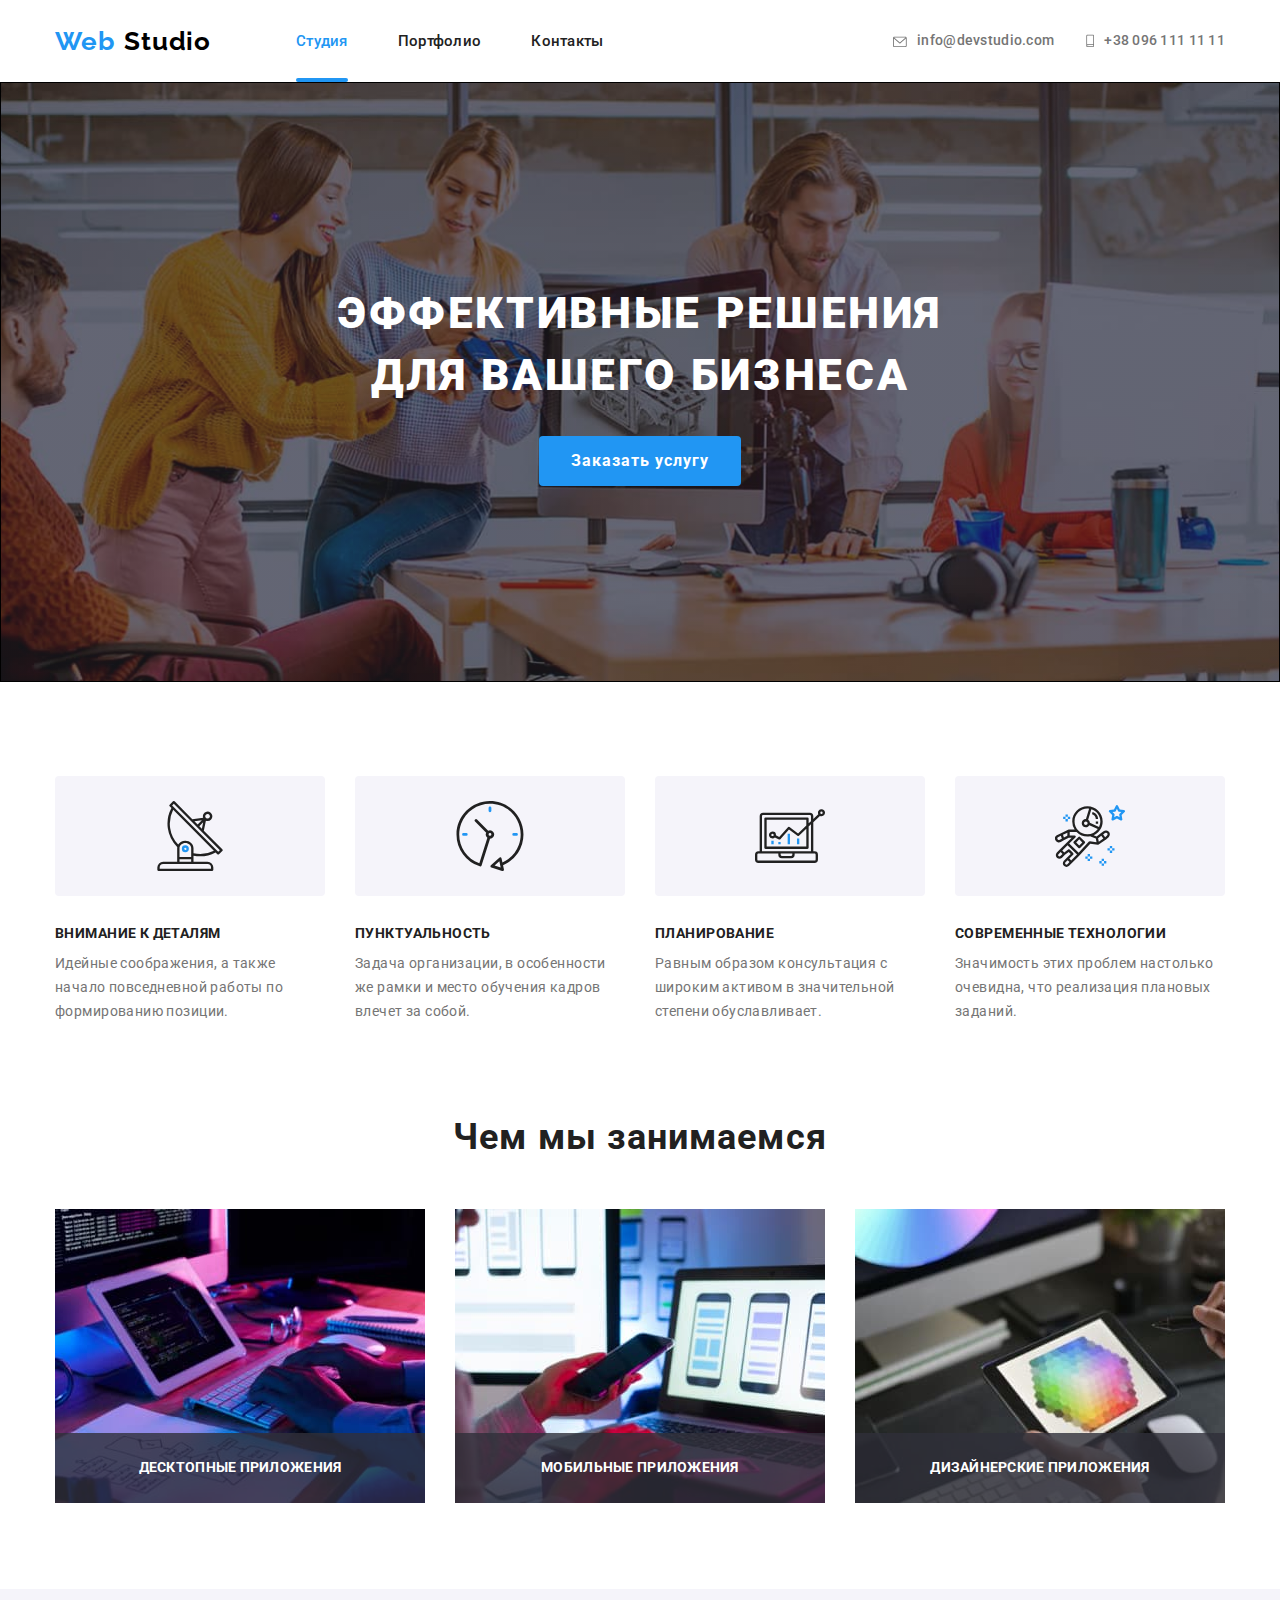
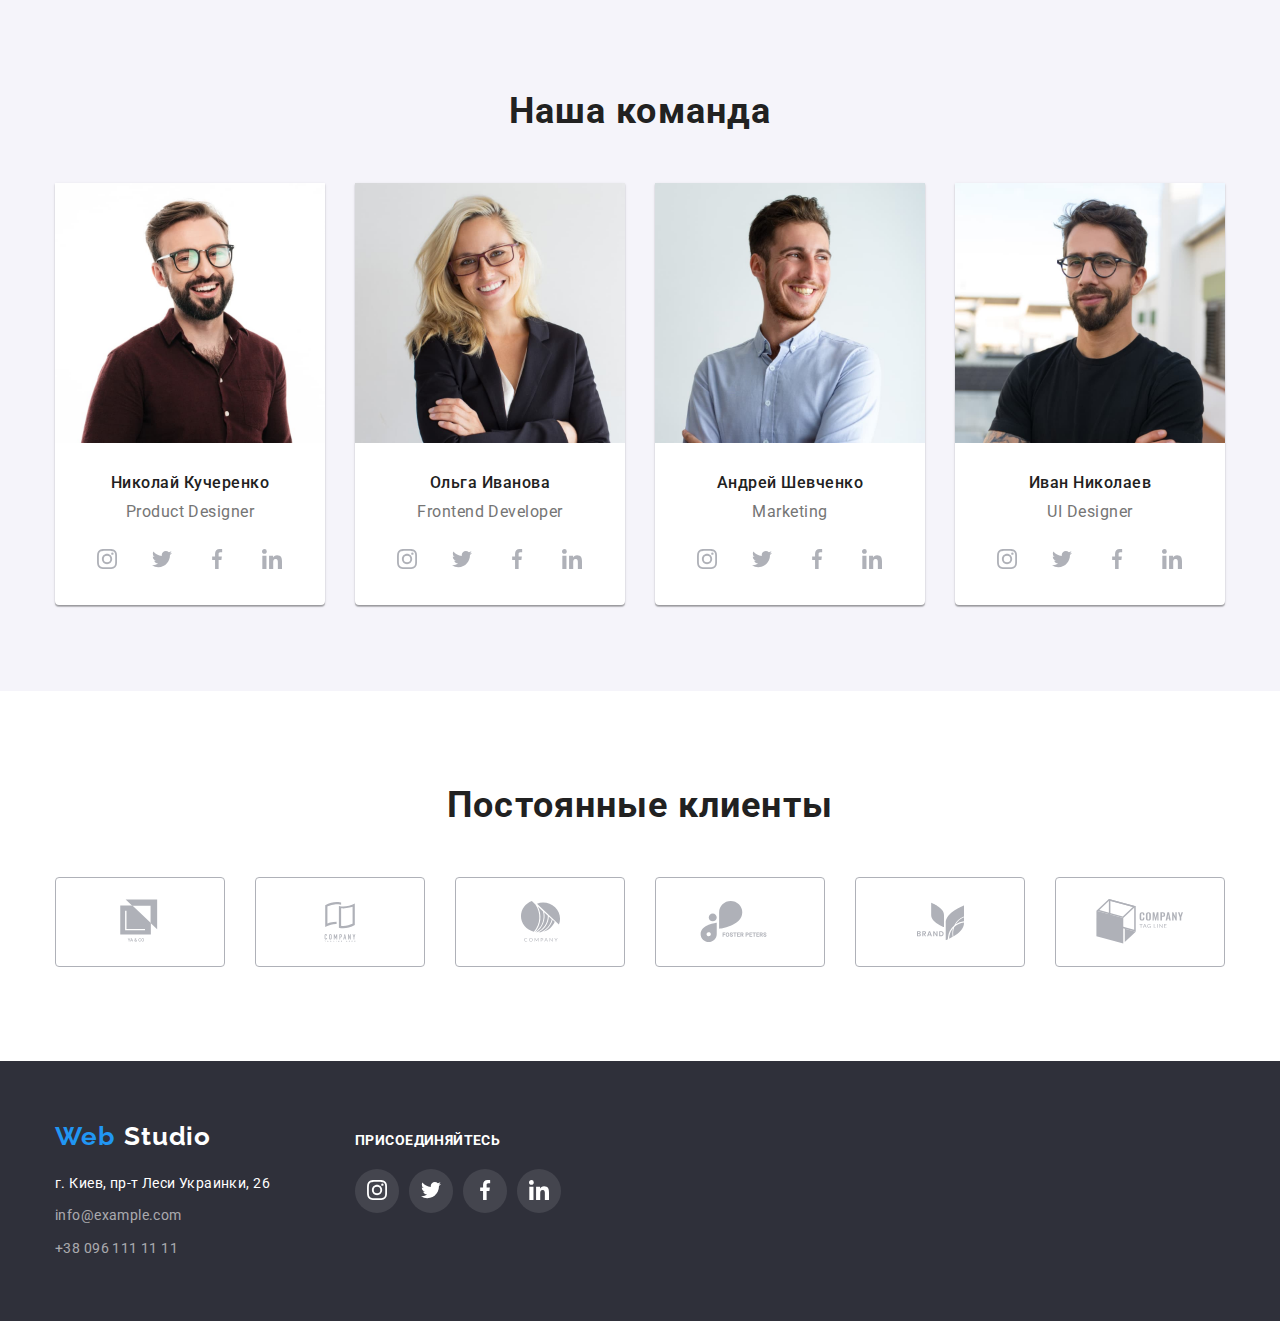
==== index.html @ 54ced07d "Создал и склонировал новый репозиторий" ====
<!DOCTYPE html>
<html lang="ru">
  <head>
    <meta charset="UTF-8" />
    <meta name="viewport" content="width=device-width, initial-scale=1.0" />
    <title>Студия</title>
    <link
      href="https://fonts.googleapis.com/css2?family=Roboto:wght@400;500;700;900&display=swap"
      rel="stylesheet"
    />
    <link
      href="https://fonts.googleapis.com/css2?family=Raleway:wght@700&display=swap"
      rel="stylesheet"
    />
    <link rel="stylesheet" href="./css/normalize.css" />
    <link rel="stylesheet" href="./css/style.css" />
  </head>
  <body>
    <header>
      <nav class="container main-nav">
        <a style="color: #000000;" class="logo" href="./index.html"
          ><span class="accent">Web </span>Studio
        </a>
        <ul class="site-nav list">
          <li class="item">
            <a href="./index.html" class="link current">Студия</a>
          </li>
          <li class="item">
            <a href="./portfolio.html" class="link">Портфолио</a>
          </li>
          <li class="item"><a href="" class="link">Контакты</a></li>
        </ul>
        <address class="address-list">
          <ul class="contacts-list list">
            <li class="contacts">
              <a href="mailto:info@devstudio.com" class="contacts link"
                ><svg class="icon-envelope link-header">
                  <use href="./images/symbol-defs.svg#icon-envelope"></use>
                </svg>
                info@devstudio.com
              </a>
            </li>
            <li class="contacts">
              <a href="tel:+380961111111" class="contacts link"
                ><svg class="icon-vector link-header">
                  <use href="./images/symbol-defs.svg#icon-vector"></use>
                </svg>
                +38 096 111 11 11</a
              >
            </li>
          </ul>
        </address>
      </nav>
    </header>
    <main>
      <section class="hero">
        <div class="main-hero">
          <h1 class="hero-title">
            Эффективные решения<br />
            для вашего бизнеса
          </h1>
          <button class="hero-button" type="button" data-modal-open>
            Заказать услугу
          </button>
        </div>
      </section>
      <section class="advantages">
        <div class="container">
          <h2 class="visually-hidden">Почему выбирают нас</h2>
          <ul class="advantages-list">
            <li class="item">
              <svg class="future-icon" width="70" height="70">
                <use href="./images/symbol-defs.svg#icon-radar"></use>
              </svg>
              <h3 class="title-advantages">Внимание к деталям</h3>
              <p class="discription">
                Идейные соображения, а также начало повседневной работы по
                формированию позиции.
              </p>
            </li>
            <li class="item">
              <svg class="future-icon" width="70" height="70">
                <use href="./images/symbol-defs.svg#icon-clock"></use>
              </svg>
              <h3 class="title-advantages">Пунктуальность</h3>
              <p class="discription">
                Задача организации, в особенности же рамки и место обучения
                кадров влечет за собой.
              </p>
            </li>
            <li class="item">
              <svg class="future-icon" width="70" height="70">
                <use href="./images/symbol-defs.svg#icon-computermini"></use>
              </svg>
              <h3 class="title-advantages">Планирование</h3>
              <p class="discription">
                Равным образом консультация с широким активом в значительной
                степени обуславливает.
              </p>
            </li>
            <li class="item">
              <svg class="future-icon" width="70" height="70">
                <use href="./images/symbol-defs.svg#icon-astronaut"></use>
              </svg>
              <h3 class="title-advantages">Современные технологии</h3>
              <p class="discription">
                Значимость этих проблем настолько очевидна, что реализация
                плановых заданий.
              </p>
            </li>
          </ul>
        </div>
      </section>
      <section class="specialization-block">
        <div class="container">
          <h2 class="specialization">Чем мы занимаемся</h2>
          <div>
            <ul class="specialization-list">
              <li class="item">
                <img src="images/notebook.jpg" alt="notebook" width="370" />
                <h3>Десктопные приложения</h3>
              </li>
              <li class="item">
                <img src="images/mobile.jpg" alt="mobile" width="370" />
                <h3>Мобильные приложения</h3>
              </li>
              <li class="item">
                <img src="images/desktop.jpg" alt="desktop" width="370" />
                <h3>Дизайнерские приложения</h3>
              </li>
            </ul>
          </div>
        </div>
      </section>
      <section class="team">
        <div class="container">
          <h2 class="our-team">Наша команда</h2>
          <ul class="teammates-list">
            <li class="item">
              <img src="images/teamcard1.jpg" alt="Фото Николая" width="270" />
              <h3 class="name">Николай Кучеренко</h3>
              <p lang="en" class="profession">Product Designer</p>
              <ul class="sociallink-list">
                <li class="item">
                  <a href="" class="img-social"
                    ><svg class="sociallink-icon" width="20" height="20">
                      <use href="./images/symbol-defs.svg#icon-instagram"></use>
                    </svg>
                  </a>
                </li>
                <li class="item">
                  <a href="" class="img-social"
                    ><svg class="sociallink-icon" width="20" height="20">
                      <use href="./images/symbol-defs.svg#icon-twitter"></use>
                    </svg>
                  </a>
                </li>
                <li class="item">
                  <a href="" class="img-social"
                    ><svg class="sociallink-icon" width="20" height="20">
                      <use href="./images/symbol-defs.svg#icon-facebook"></use>
                    </svg>
                  </a>
                </li>
                <li class="item">
                  <a href="" class="img-social"
                    ><svg class="sociallink-icon" width="20" height="20">
                      <use href="./images/symbol-defs.svg#icon-linkedin"></use>
                    </svg>
                  </a>
                </li>
              </ul>
            </li>
            <li class="item">
              <img src="images/teamcard2.jpg" alt="Фото Ольги" width="270" />
              <h3 class="name">Ольга Иванова</h3>
              <p lang="en" class="profession">Frontend Developer</p>
              <ul class="sociallink-list">
                <li class="item">
                  <a href="" class="img-social"
                    ><svg class="sociallink-icon" width="20" height="20">
                      <use href="./images/symbol-defs.svg#icon-instagram"></use>
                    </svg>
                  </a>
                </li>
                <li class="item">
                  <a href="" class="img-social"
                    ><svg class="sociallink-icon" width="20" height="20">
                      <use href="./images/symbol-defs.svg#icon-twitter"></use>
                    </svg>
                  </a>
                </li>
                <li class="item">
                  <a href="" class="img-social"
                    ><svg class="sociallink-icon" width="20" height="20">
                      <use href="./images/symbol-defs.svg#icon-facebook"></use>
                    </svg>
                  </a>
                </li>
                <li class="item">
                  <a href="" class="img-social"
                    ><svg class="sociallink-icon" width="20" height="20">
                      <use href="./images/symbol-defs.svg#icon-linkedin"></use>
                    </svg>
                  </a>
                </li>
              </ul>
            </li>
            <li class="item">
              <img src="images/teamcard3.jpg" alt="Фото Андрея" width="270" />
              <h3 class="name">Андрей Шевченко</h3>
              <p lang="en" class="profession">Marketing</p>
              <ul class="sociallink-list">
                <li class="item">
                  <a href="" class="img-social"
                    ><svg class="sociallink-icon" width="20" height="20">
                      <use href="./images/symbol-defs.svg#icon-instagram"></use>
                    </svg>
                  </a>
                </li>
                <li class="item">
                  <a href="" class="img-social"
                    ><svg class="sociallink-icon" width="20" height="20">
                      <use href="./images/symbol-defs.svg#icon-twitter"></use>
                    </svg>
                  </a>
                </li>
                <li class="item">
                  <a href="" class="img-social"
                    ><svg class="sociallink-icon" width="20" height="20">
                      <use href="./images/symbol-defs.svg#icon-facebook"></use>
                    </svg>
                  </a>
                </li>
                <li class="item">
                  <a href="" class="img-social"
                    ><svg class="sociallink-icon" width="20" height="20">
                      <use href="./images/symbol-defs.svg#icon-linkedin"></use>
                    </svg>
                  </a>
                </li>
              </ul>
            </li>
            <li class="item">
              <img src="images/teamcard4.jpg" alt="Фото Ивана" width="270" />
              <h3 class="name">Иван Николаев</h3>
              <p lang="en" class="profession">UI Designer</p>
              <ul class="sociallink-list">
                <li class="item">
                  <a href="" class="img-social"
                    ><svg class="sociallink-icon" width="20" height="20">
                      <use href="./images/symbol-defs.svg#icon-instagram"></use>
                    </svg>
                  </a>
                </li>
                <li class="item">
                  <a href="" class="img-social"
                    ><svg class="sociallink-icon" width="20" height="20">
                      <use href="./images/symbol-defs.svg#icon-twitter"></use>
                    </svg>
                  </a>
                </li>
                <li class="item">
                  <a href="" class="img-social"
                    ><svg class="sociallink-icon" width="20" height="20">
                      <use href="./images/symbol-defs.svg#icon-facebook"></use>
                    </svg>
                  </a>
                </li>
                <li class="item">
                  <a href="" class="img-social"
                    ><svg class="sociallink-icon" width="20" height="20">
                      <use href="./images/symbol-defs.svg#icon-linkedin"></use>
                    </svg>
                  </a>
                </li>
              </ul>
            </li>
          </ul>
        </div>
      </section>
      <section class="clients-block">
        <div class="container">
          <h2 class="clients">Постоянные клиенты</h2>
          <ul class="clients-list">
            <li class="item">
              <a class="client" href="">
                <svg class="img-client" width="45" height="50">
                  <use href="./images/symbol-defs.svg#icon-client1"></use>
                </svg>
              </a>
            </li>
            <li class="item">
              <a class="client" href="">
                <svg class="img-client" width="40" height="52">
                  <use href="./images/symbol-defs.svg#icon-client2"></use>
                </svg>
              </a>
            </li>
            <li class="item">
              <a class="client" href="">
                <svg class="img-client" width="41" height="43">
                  <use href="./images/symbol-defs.svg#icon-client3"></use>
                </svg>
              </a>
            </li>
            <li class="item">
              <a class="client" href="">
                <svg class="img-client" width="80" height="42">
                  <use href="./images/symbol-defs.svg#icon-client4"></use>
                </svg>
              </a>
            </li>
            <li class="item">
              <a class="client" href="">
                <svg class="img-client" width="59" height="47">
                  <use href="./images/symbol-defs.svg#icon-client5"></use>
                </svg>
              </a>
            </li>
            <li class="item">
              <a class="client" href="">
                <svg class="img-client" width="88" height="45">
                  <use href="./images/symbol-defs.svg#icon-client6"></use>
                </svg>
              </a>
            </li>
          </ul>
        </div>
      </section>
    </main>
    <footer class="footer-background">
      <div class="container footer-area">
        <div class="footer-contacts">
          <a class="logo" href="./index.html">
            <span class="accent">Web</span> Studio</a
          >
          <address class="address-footer">
            <p class="our-address">г. Киев, пр-т Леси Украинки, 26</p>
            <ul class="list">
              <li class="item">
                <a class="our-contacts" href="mailto:info@example.com"
                  >info@example.com</a
                >
              </li>
              <li class="item">
                <a class="our-contacts" href="tel:+380961111111">
                  +38 096 111 11 11</a
                >
              </li>
            </ul>
          </address>
        </div>
        <div class="social-links">
          <p>
            <b class="join">Присоединяйтесь</b>
          </p>
          <ul class="social-list list">
            <li class="item">
              <a href="" class="socialfooter"
                ><svg class="socialfooter-icon">
                  <use
                    href="./images/symbol-defs.svg#icon-instagram-shooter"
                  ></use>
                </svg>
              </a>
            </li>
            <li class="item">
              <a href="" class="socialfooter"
                ><svg class="socialfooter-icon">
                  <use
                    href="./images/symbol-defs.svg#icon-twitter-shooter"
                  ></use>
                </svg>
              </a>
            </li>
            <li class="item">
              <a href="" class="socialfooter"
                ><svg class="socialfooter-icon">
                  <use
                    href="./images/symbol-defs.svg#icon-facebook-shooter"
                  ></use>
                </svg>
              </a>
            </li>
            <li class="item">
              <a href="" class="socialfooter"
                ><svg class="socialfooter-icon">
                  <use
                    href="./images/symbol-defs.svg#icon-linkedin-shooter"
                  ></use>
                </svg>
              </a>
            </li>
          </ul>
        </div>
        <div class="mailing-link"></div>
      </div>
    </footer>
    <div class="backdrop is-hidden" data-modal>
      <div class="modal">
        <button class="close-button" data-modal-close>
          <svg class="icon-envelope link-header">
            <use href="./images/symbol-defs.svg#icon-close"></use>
          </svg>
        </button>
      </div>
    </div>
    <script src="./js/modal.js"></script>
  </body>
</html>
---- css/style.css ----
/* Цвет основного текста #757575 */
/* Цвет вторичного текста #212121 */
/* Основной цвет фона #FFFFFF */
/* Вторичный цвет фона #F5F4FA */
/* Цвет фона футера  #2f303a  */
/* Акцент #2196F3  */

:root {
  --primary-text-color: #757575;
  --secondary-text-color: #212121;
  --title-text-color: #ffffff;
  --accent-color: #2196f3;
  --primary-white-color: #ffffff;
  --secondary-background-color: #f5f4fa;
}

*,
::after,
::before {
  box-sizing: border-box;
}

body {
  background-color: var(--primary-white-color);

  font-family: 'Roboto', sans-serif;
  font-style: normal;
  font-weight: 700;
  letter-spacing: 0.02em;
  font-size: 14px;
  line-height: 1.14;
  opacity: 1;
}

.header {
  border-bottom: 1px solid #ececec;
}

.link-header {
  fill: currentColor;
  margin-right: 10px;
}

img {
  display: block;
  max-width: 100%;
  height: auto;
}

.main-hero {
  max-width: 1600px;
  height: 600px;
  margin-left: auto;
  margin-right: auto;
  border: 1px solid #000000;

  background-image: linear-gradient(
      to right,
      rgba(47, 48, 58, 0.4),
      rgba(47, 48, 58, 0.4)
    ),
    url('../images/hero-image.jpg');
  background-repeat: no-repeat;
  background-position: center;
  background-size: cover;
}

.hero h1 {
  padding-top: 200px;
}

.list {
  list-style: none;
  margin: 0;
  padding: 0;
}

.container {
  width: 1200px;
  padding-left: 15px;
  padding-right: 15px;
  margin-left: auto;
  margin-right: auto;
}

.logo {
  color: var(--title-text-color);
  font-family: 'Raleway', sans-serif;
  font-weight: 700;
  font-size: 26px;
  line-height: 1.19;
  letter-spacing: 0.03em;
  text-decoration: none;
  display: flex;
}

.accent {
  color: var(--accent-color);
  font-family: 'Raleway', sans-serif;
  margin-right: 10px;

  font-weight: 700;
  font-size: 26px;
  line-height: 1.19;
  letter-spacing: 0.03em;
  text-decoration: none;
}

/* site-navigation */

.main-nav {
  display: flex;
  align-items: center;
}

.site-nav {
  display: flex;
  margin-left: 85px;
}

.site-nav .item {
  margin-right: 50px;
}

.site-nav .item:last-child {
  margin-right: 0;
}

.site-nav a {
  color: var(--secondary-text-color);

  font-weight: 500;
  font-size: 15px;
  line-height: 1.2;
  text-decoration: none;
  list-style: none;
}

.site-nav .link {
  display: block;

  position: relative;
  font-weight: 500;
  font-size: 15px;
  line-height: 1.2;
  text-decoration: none;
  list-style: none;

  padding-top: 32px;
  padding-bottom: 32px;
}

.item .current::after {
  content: '';

  position: absolute;
  display: block;

  width: 100%;
  height: 4px;
  left: 0;
  bottom: 0;

  background: #2196f3;
  border-radius: 2px;
}

.link {
  transition-property: color;
  transition-duration: 250ms;
  transition-timing-function: cubic-bezier(0.4, 0, 0.2, 1);
}

.link:hover,
.link:focus {
  color: var(--accent-color);
}

.link.current {
  color: var(--accent-color);
}

.address-list {
  margin-left: auto;
}

.contacts-list {
  display: flex;
}

.icon-envelope {
  width: 16px;
  height: 12px;
}

.icon-vector {
  width: 10px;
  height: 15px;
}
.contacts-list .contacts + .contacts {
  margin-left: 30px;
}

.contacts {
  color: var(--primary-text-color);
  display: flex;

  font-weight: 500;
  font-size: 14px;
  line-height: 1.14;
  letter-spacing: 0.02em;
  text-decoration: none;
  list-style: none;
}

.contacts .link:hover,
.contacts .link:focus {
  color: var(--accent-color);
}

.contacts a {
  display: inline-flex;
  align-items: center;
  padding-top: 32px;
  padding-bottom: 32px;
  font-weight: 500;
  font-size: 14px;
  line-height: 1.14;
  letter-spacing: 0.02em;
  color: var(--primary-text-color);
}

/* Hero */

.hero {
  text-align: center;
}

.hero-title {
  color: var(--title-text-color);
  font-weight: 900;
  font-size: 44px;
  line-height: 1.4;
  text-align: center;
  letter-spacing: 0.06em;
  text-transform: uppercase;

  margin-top: 0;
  margin-bottom: 30px;
}

/* 
advantages */

.advantages {
  padding-top: 94px;
  padding-bottom: 94px;
}

.advantages-title {
  margin-top: 0;
}

.advantages-list title {
  font-weight: 700;
  font-size: 14px;
  line-height: 1.4;
  letter-spacing: 0.03em;
  text-transform: uppercase;
}

.advantages-list {
  margin: 0;
  display: flex;
  list-style: none;
  padding-left: 0;
}

.advantages-list .item:not(:last-child) {
  margin-right: 30px;
}

.title-advantages {
  color: var(--secondary-text-color);

  font-family: 'Roboto', sans-serif;
  font-weight: 700;
  font-size: 14px;
  line-height: 1.14;
  letter-spacing: 0.03em;
  text-transform: uppercase;

  margin-top: 30px;
  margin-bottom: 0;
}

.discription {
  color: var(--primary-text-color);

  font-weight: 400;
  font-size: 14px;
  line-height: 1.7;
  letter-spacing: 0.03em;

  margin-top: 10px;
  margin-bottom: 0;
}

.specialization-block {
  padding-bottom: 86px;
}

.specialization {
  color: var(--secondary-text-color);
  margin-top: 0;
  margin-bottom: 50px;

  font-weight: 700;
  font-size: 36px;
  line-height: 1.16;
  text-align: center;
  letter-spacing: 0.03em;
  list-style: none;
}

.specialization-list {
  margin-top: 0;
  margin-bottom: 0;
  list-style: none;
  display: flex;
  padding: 0;
}

.specialization-list .item {
  position: relative;
}

.specialization-list h3 {
  position: absolute;

  bottom: 0;
  left: 0;
  right: 0;
  margin: 0;
  padding-top: 27px;
  padding-bottom: 27px;
  font-weight: 700;
  font-size: 14px;
  line-height: 1.14;
  text-transform: uppercase;
  text-align: center;

  color: var(--primary-white-color);
  background-color: rgba(47, 48, 58, 0.8);
}

.specialization-block .item:nth-child(3n) {
  margin-right: 0;
}

.specialization-block .item {
  width: calc((100% - 60px) / 3);
  margin-right: 30px;
}
/* Команда сотрудников */

.our-team {
  color: var(--secondary-text-color);
  margin-top: 0;
  margin-bottom: 50px;

  font-weight: 700;
  font-size: 36px;
  line-height: 1.16;
  text-align: center;
  letter-spacing: 0.03em;
}

.team {
  background-color: var(--secondary-background-color);
  padding-bottom: 86px;
  padding-top: 102px;
}

.team .item {
  width: calc((100% - 90px) / 4);
  margin-right: 30px;
  background-color: var(--primary-white-color);
}

.team .item:nth-child(4n) {
  margin-right: 0;
}

.teammates-list h3 {
  color: var(--secondary-text-color);
  margin-top: 30px;
  margin-bottom: 0;

  font-weight: 500;
  font-size: 16px;
  line-height: 1.19;
  letter-spacing: 0.03em;
  text-align: center;
}

.teammates-list {
  list-style: none;
  padding-left: 0;
  display: flex;
  flex-wrap: wrap;
  margin-top: 0;
  margin-bottom: 0;
}

.teammates-list > .item {
  background: #ffffff;
  box-shadow: 0px 2px 1px rgba(0, 0, 0, 0.2), 0px 1px 1px rgba(0, 0, 0, 0.14),
    0px 1px 3px rgba(0, 0, 0, 0.12);
  border-radius: 0px 0px 4px 4px;
}

.sociallink-list {
  margin-top: 16px;
  list-style: none;
  display: flex;
  padding-bottom: 24px;
  justify-content: center;
  padding-left: 0;
}

.sociallink-list .item {
  margin-right: 0;
}

.sociallink-list .item + .item {
  margin-left: 10px;
}
/* Вид деятельности сотрудников */

.profession {
  color: var(--primary-text-color);
  margin-top: 10px;
  margin-bottom: 0;

  font-weight: 400;
  font-size: 16px;
  line-height: 1.19;
  letter-spacing: 0.03em;
  text-align: center;
}

/* Раздел "Постоянные клиенты" */

.clients-block {
  padding-bottom: 94px;
  padding-top: 94px;
}

.clients {
  color: var(--secondary-text-color);
  margin-top: 0;
  margin-bottom: 50px;

  font-weight: 700;
  font-size: 36px;
  line-height: 1.16;
  text-align: center;
  letter-spacing: 0.03em;
}

.clients-list {
  list-style: none;
  display: flex;
  margin: 0;
  padding-left: 0;
  justify-content: space-between;
}

.clients-list .item:nth-child(6n) {
  margin-right: 0;
}

/* Футер */

.footer-background {
  background-color: #2f303a;
}

.our-address {
  color: var(--title-text-color);
  font-size: 14px;
  line-height: 1.7;
  list-style: none;
  margin-top: 20px;
  margin-bottom: 0;

  letter-spacing: 0.03em;
}

.our-contacts {
  color: rgba(255, 255, 255, 0.6);

  font-size: 14px;
  line-height: 1.7;
  letter-spacing: 0.03em;
  text-decoration: none;
}

.join {
  color: var(--title-text-color);

  font-weight: 700;
  font-size: 14px;
  line-height: 1.14;
  letter-spacing: 0.03em;
  text-transform: uppercase;
}

.mailing {
  color: var(--title-text-color);

  font-weight: 700;
  font-size: 14px;
  line-height: 1.14;
  letter-spacing: 0.03em;
  text-transform: uppercase;
}
.filters {
  padding-top: 94px;
  padding-bottom: 94px;
  margin-top: 0;
  margin-bottom: 0;
}

.filter-set .item:not(:last-child) {
  margin-right: 8px;
}
.filter-name {
  margin-top: 0;
}

.filter-set.list {
  justify-content: center;
  text-align: center;
  display: flex;
  margin-bottom: 50px;
  margin-left: auto;
  margin-right: auto;
}

.work-list {
  margin: -15px;
  display: flex;
  flex-wrap: wrap;
  font-weight: 500;
}

.work-list .element {
  width: 370px;

  margin: 15px;
  border: 1px solid #eeeeee;
  box-sizing: border-box;

  transition-property: box-shadow;
  transition-duration: 250ms;
  transition-timing-function: cubic-bezier(0.4, 0, 0.2, 1);
}

.work-list .element:hover,
.work-list .element:focus-within {
  box-shadow: 0px 1px 1px rgba(0, 0, 0, 0.12), 0px 4px 4px rgba(0, 0, 0, 0.06),
    1px 4px 6px rgba(0, 0, 0, 0.16);
}

.work-list .elem {
  padding: 20px;
}

/*.work-list > .item:nth-child(3n) {
  margin-right: 0; */

.picture-name {
  color: var(--secondary-text-color);

  margin: 0;
  font-weight: 700;
  font-size: 18px;
  line-height: 2;
  letter-spacing: 0.06em;
}

.filter-nav {
  text-decoration: none;
}

.card-thumb {
  position: relative;
  overflow: hidden;
}

.discription-cards {
  position: absolute;

  top: 0;
  left: 0;
  width: 100%;
  height: 100%;
  display: flex;
  padding: 24px;
  font-weight: 400;
  font-size: 18px;
  line-height: 1.56;

  letter-spacing: 0.03em;
  color: var(--title-text-color);
  background-color: rgba(33, 150, 243, 0.9);

  transform: translateY(100%);
  transition: transform 250ms cubic-bezier(0.4, 0, 0.2, 1);
}

.filter-nav:hover .discription-cards {
  transform: translateY(0);
}

.filter-nav:focus .discription-cards {
  transform: translateY(0);
}

.text-icon {
  color: var(--secondary-text-color);

  margin: 0;
  font-weight: 400;
  font-size: 18px;
  line-height: 1.55;
  letter-spacing: 0.03em;
  text-decoration: none;
}

.filter-type {
  color: var(--primary-text-color);

  margin: 0;
  font-weight: 400;
  font-size: 16px;
  line-height: 1.87;
  letter-spacing: 0.03em;
}

.address-list {
  list-style: none;
  font-style: normal;
  font-weight: 500;
  display: block;
}

/* Цвет пока что белый,а не как в макете, для того что бы его было видно */
.text-caps {
  color: var(--secondary-text-color);

  font-weight: 700;
  font-size: 14px;
  line-height: 1.14;
  letter-spacing: 0.03em;
  text-transform: uppercase;
  text-align: center;

  margin-top: 0;
  margin-bottom: 0;
}

.button {
  border-radius: 4px;
  border-width: 0;
  padding: 10px 32px;

  font-weight: 700;
  font-size: 16px;
  line-height: 1.875;
  letter-spacing: 0.06em;

  color: var(--title-text-color);
  background-color: var(--accent-color);
}

.button:hover,
.button:focus {
  cursor: pointer;
  color: var(--title-text-color);
  background-color: var(--accent-color);
}

.hero-button {
  border-radius: 4px;
  border-width: 0;
  padding: 10px 32px;

  font-weight: 700;
  font-size: 16px;
  line-height: 1.875;
  letter-spacing: 0.06em;

  transition-property: color, background-color;
  transition-duration: 250ms;
  transition-timing-function: cubic-bezier(0.4, 0, 0.2, 1);

  color: var(--title-text-color);
  background-color: var(--accent-color);
}

.hero-button:hover,
.hero-button:focus {
  cursor: pointer;
  color: var(--secondary-text-color);
  background-color: var(--secondary-background-color);
}

.address-footer {
  font-family: 'Roboto', sans-serif;
  font-style: normal;
  font-weight: 400;
  list-style: none;
}

.button-filter {
  display: inline-block;
  border-radius: 4px;
  border-width: 0;
  padding: 6px 22px;

  min-width: 73px;
  font-weight: 500;
  font-size: 16px;
  line-height: 1.62;
  letter-spacing: 0.06em;

  color: var(--secondary-text-color);
  background-color: var(--secondary-background-color);

  transition-property: color, background-color;
  transition-duration: 250ms;
  transition-timing-function: cubic-bezier(0.4, 0, 0.2, 1);
}

.button-filter:focus,
.button-filter:hover {
  cursor: pointer;
  color: var(--title-text-color);
  background-color: var(--accent-color);
  box-shadow: 0px 3px 1px rgba(0, 0, 0, 0.1), 0px 1px 2px rgba(0, 0, 0, 0.08),
    0px 2px 2px rgba(0, 0, 0, 0.12);
  border-radius: 4px;
}

.footer-area {
  display: flex;
  align-items: baseline;
  justify-content: space-between;
  padding-top: 60px;
  padding-bottom: 60px;
  padding-left: 15px;
  text-align: left;
}

.address-footer .item {
  margin-top: 9px;
  margin-bottom: 0;
}

.footer-contacts {
  margin-right: 30px;
  width: 270px;
}

.social-links {
  margin-right: 30px;
  width: 270px;
}

.mailing-link {
  text-align: right;
  width: 570px;
}

.item {
  padding-left: 0;
}

.social-links .social-list {
  display: flex;
  margin-top: 20px;
}

.social-links .item:not(:last-child) {
  margin-right: 10px;
}

.social-links p {
  margin: 0;
}

.visually-hidden {
  position: absolute;
  clip: rect(0 0 0 0);
  width: 1px;
  height: 1px;
  margin: -1px;
}

.client {
  display: flex;
  align-items: center;
  justify-content: center;
  width: 170px;
  height: 90px;
  border-radius: 4px;
}

.future-icon {
  background-color: #f5f4fa;
  padding: 25px 100px 25px 100px;
  border-radius: 4px;
  display: block;
  width: 270px;
  height: 120px;
}

.sociallink-icon {
  fill: #afb1b8;
  transition-property: color, background-color;
  transition-duration: 250ms;
  transition-timing-function: cubic-bezier(0.4, 0, 0.2, 1);
}

.img-social {
  display: flex;
  align-items: center;
  justify-content: center;
  height: 44px;
  width: 44px;
  border-radius: 50%;

  transition-property: background-color;
  transition-duration: 250ms;
  transition-timing-function: cubic-bezier(0.4, 0, 0.2, 1);
}

.img-social:focus,
.img-social:hover {
  background-color: #2196f3;
}

.img-social:focus .sociallink-icon,
.img-social:hover .sociallink-icon {
  fill: #ffffff;
}

.img-client {
  fill: #afb1b8;

  transition-property: fill;
  transition-duration: 250ms;
  transition-timing-function: cubic-bezier(0.4, 0, 0.2, 1);
}

.clients-list .item {
  display: flex;
  align-items: center;
  justify-content: center;
  width: 170px;
  height: 90px;
  border: 1px solid #afb1b8;
  box-sizing: border-box;
  border-radius: 4px;
  color: #afb1b8;

  transition-property: border-color;
  transition-duration: 250ms;
  transition-timing-function: cubic-bezier(0.4, 0, 0.2, 1);
}

.item:hover .img-client {
  cursor: pointer;
  fill: #2196f3;
}

.clients-list a:focus {
  border: 1px solid #2196f3;
}

.clients-list .item:hover,
.clients-list .item:focus {
  border: 1px solid #2196f3;
  cursor: pointer;
}

.client:focus .img-client {
  fill: #2196f3;
}

.socialfooter {
  display: flex;
  align-items: center;
  justify-content: center;
  height: 44px;
  width: 44px;
  border-radius: 50%;
  background-color: rgba(255, 255, 255, 0.1);

  transition-property: background-color;
  transition-duration: 250ms;
  transition-timing-function: cubic-bezier(0.4, 0, 0.2, 1);
}

.socialfooter-icon {
  display: flex;
  justify-content: center;
  margin-bottom: 18px;
  margin-top: 16px;
  width: 20px;
  height: 20px;

  transition-property: color, background-color;
  transition-duration: 250ms;
  transition-timing-function: cubic-bezier(0.4, 0, 0.2, 1);
}

.socialfooter:hover,
.socialfooter:focus {
  background-color: #2196f3;
}

.socialfooter:focus .socialfooter-icon,
.socialfooter:hover .socialfooter-icon {
  fill: #ffffff;
}

.backdrop {
  position: fixed;
  top: 0;
  left: 0;
  width: 100%;
  height: 100%;
  background-color: rgba(0, 0, 0, 0.2);
}

.backdrop.is-hidden {
  opacity: 0;
  pointer-events: none;
}

.modal {
  width: 528px;
  height: 581px;
  background-color: #ffffff;

  position: absolute;
  top: 50%;
  left: 50%;

  transform: translate(-50%, -50%);
}

.close-button {
  position: absolute;
  top: 8px;
  right: 8px;
  width: 30px;
  height: 30px;
  background-color: var(--primary-white-color);
  border: 1px solid rgba(0, 0, 0, 0.1);
  border-radius: 50px;
  cursor: pointer;
  outline: 0;
  transition: background-color 250ms cubic-bezier(0.4, 0, 0.2, 1);
}

.icon-close {
  width: 11px;
  height: 11px;
}

.close-button:hover,
.close-button:focus,
.close-button:active {
  background-color: #2196f3;
}
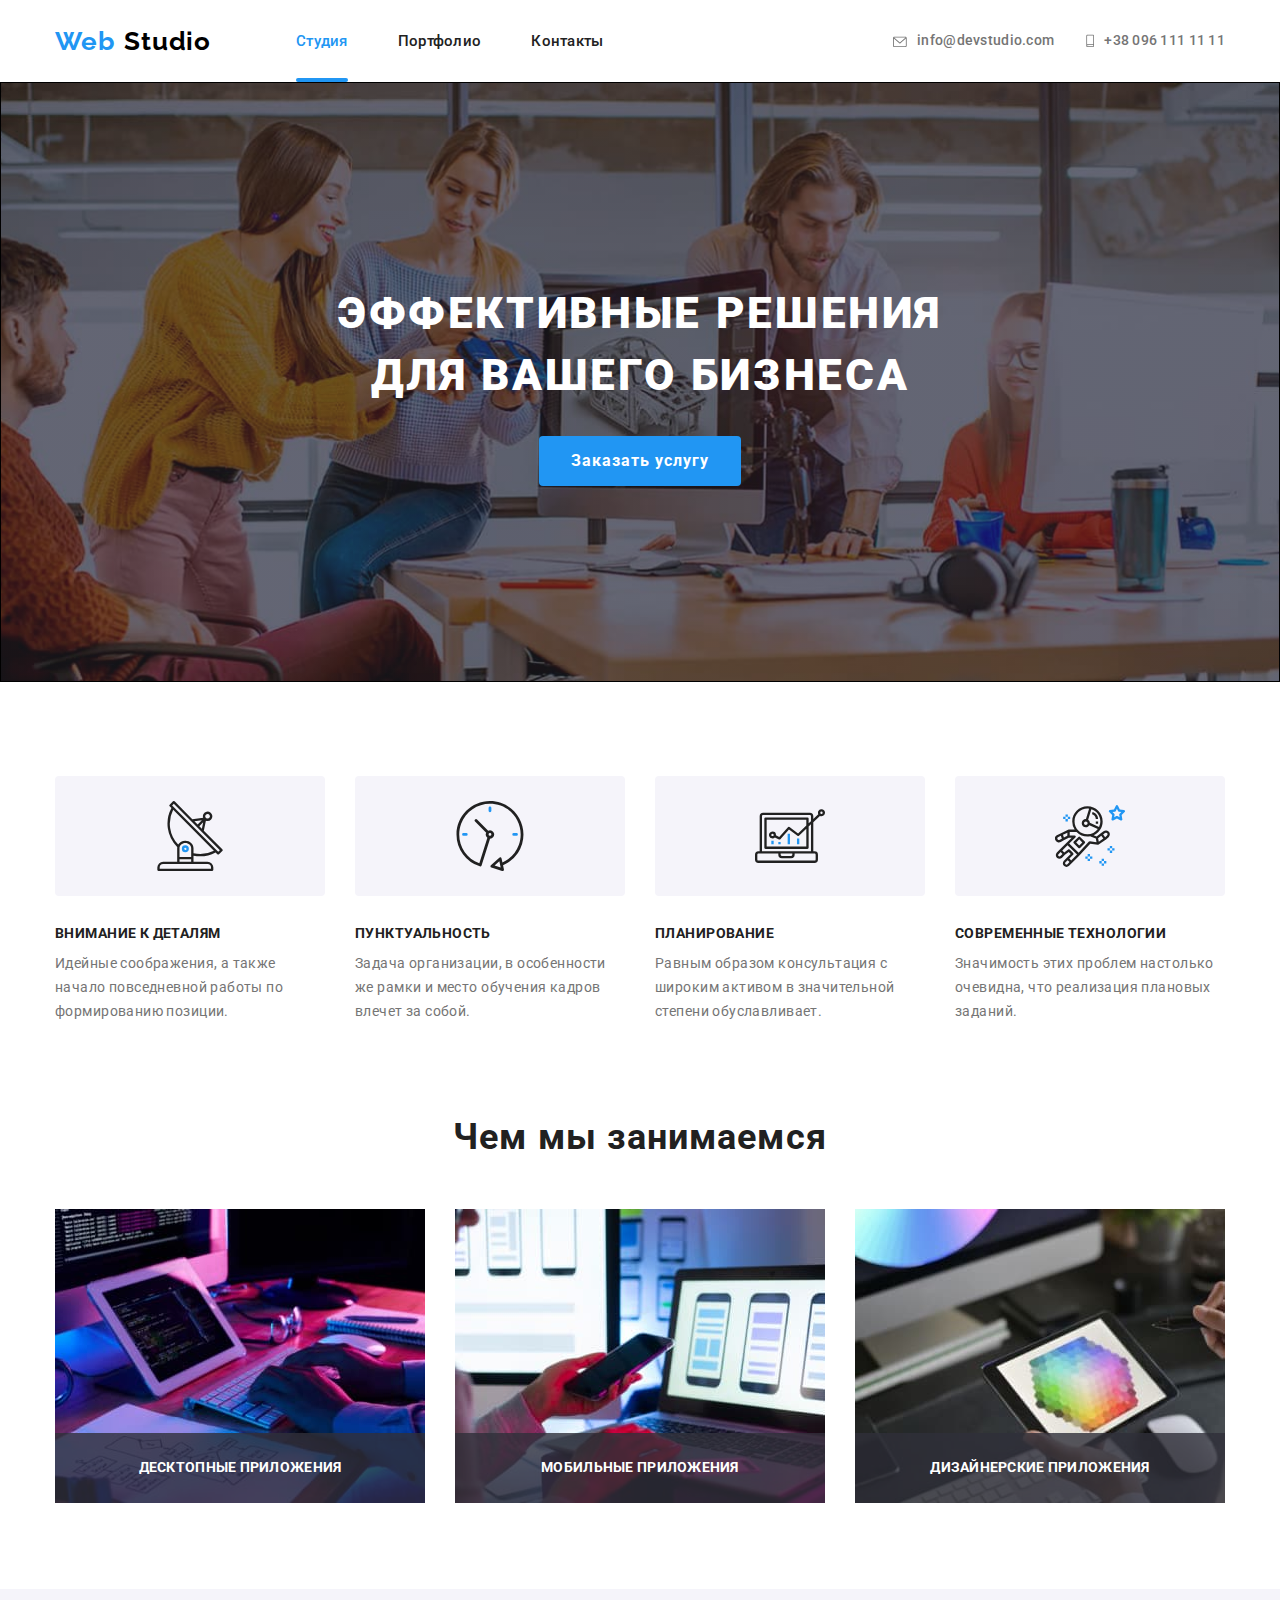
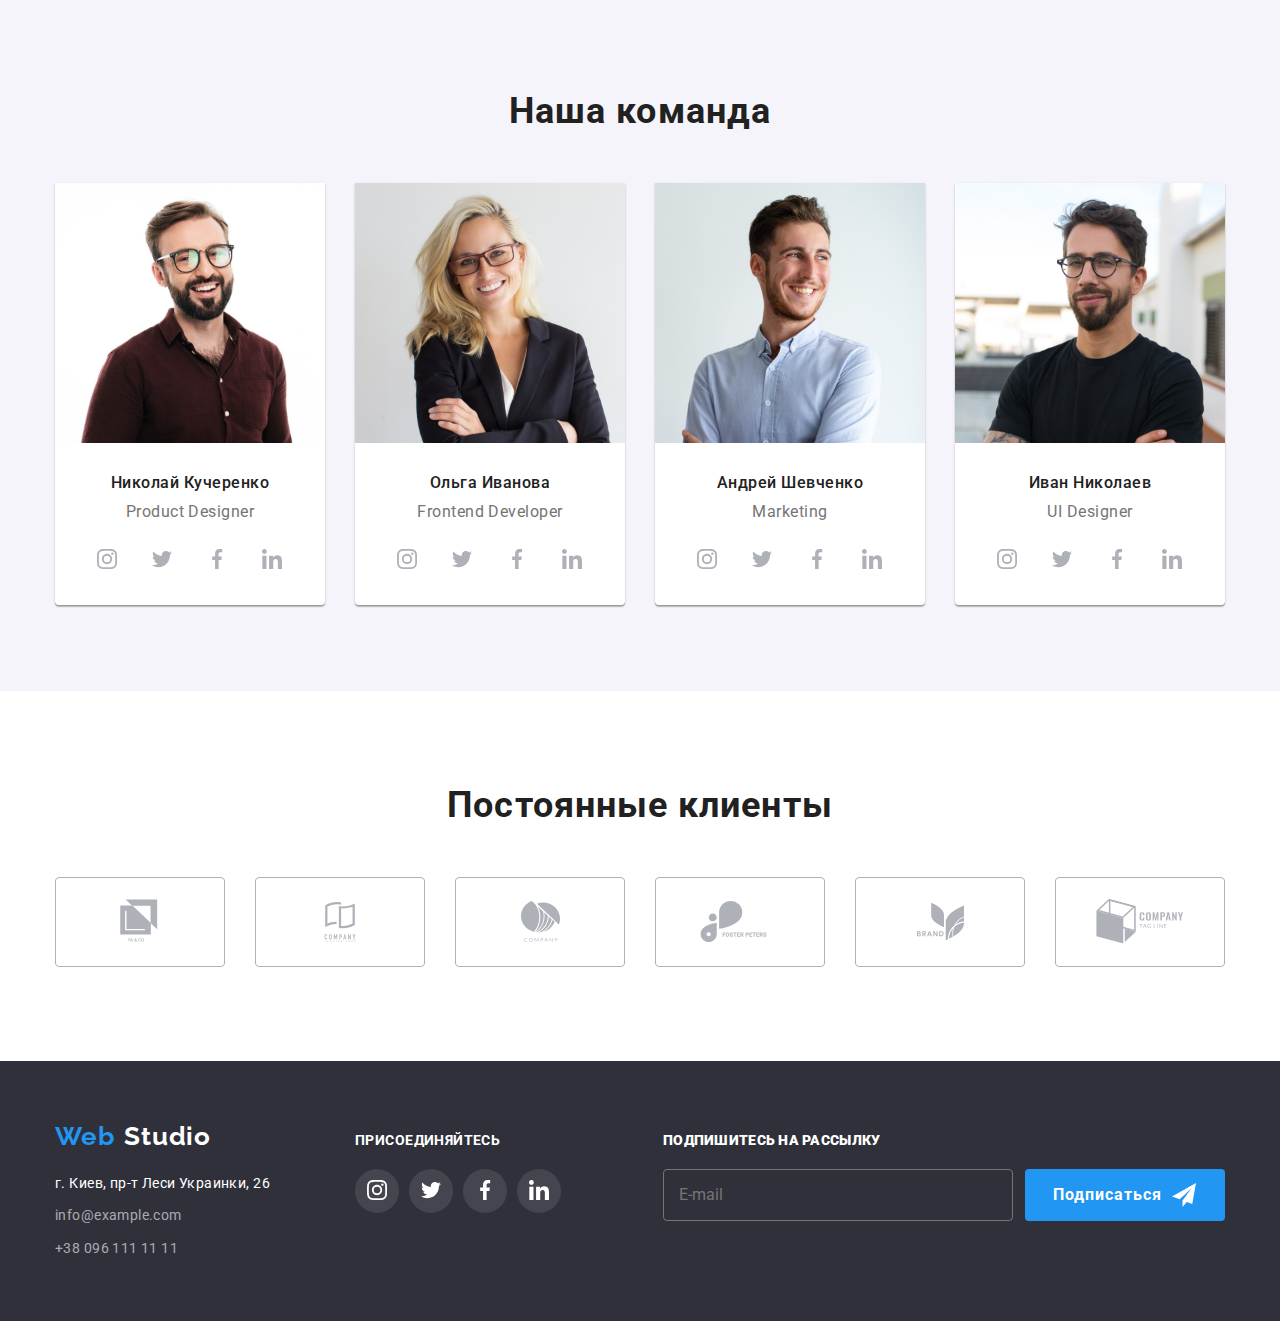
==== commit 042a7e95: "Добавил форму в футере" ====
--- a/index.html
+++ b/index.html
@@ -394,16 +394,93 @@
             </li>
           </ul>
         </div>
-        <div class="mailing-link"></div>
+        <div class="mailing-link">
+          <div>
+            <label class="label-footer" for="mail">
+              <b>Подпишитесь на рассылку</b>
+            </label>
+            <form class="mailing-form" autocomplete="off">
+              <input
+                class="input-footer"
+                name="mail"
+                placeholder="E-mail"
+                id="mail"
+                type="email"
+              />
+              <button type="submit" class="button-mailing">
+                Подписаться
+                <svg class="send-button">
+                  <use href="./images/symbol-defs.svg#icon-send"></use>
+                </svg>
+              </button>
+            </form>
+          </div>
+        </div>
       </div>
     </footer>
     <div class="backdrop is-hidden" data-modal>
       <div class="modal">
         <button class="close-button" data-modal-close>
-          <svg class="icon-envelope link-header">
+          <svg class="modal-close">
             <use href="./images/symbol-defs.svg#icon-close"></use>
           </svg>
         </button>
+        <form class="form">
+          <h2 class="form-title">Оставьте свои данные, мы вам перезвоним</h2>
+          <div class="form-field">
+            <label class="form-label" for="name">Имя</label>
+
+            <input
+              type="text"
+              class="input-size"
+              name="name"
+              id="name"
+              autofocus
+            />
+            <svg class="icon-form" width="12" height="12">
+              <use href="./images/symbol-defs.svg#icon-form-person"></use>
+            </svg>
+          </div>
+          <div class="form-field">
+            <label class="form-label" for="tel">Телефон</label>
+
+            <input type="tel" class="input-size" name="tel" id="tel" />
+            <svg class="icon-form" width="13" height="13">
+              <use href="./images/symbol-defs.svg#icon-form-phone"></use>
+            </svg>
+          </div>
+          <div class="form-field">
+            <label class="form-label" for="mail">Почта</label>
+
+            <input type="email" class="input-size" name="mail" id="mail" />
+            <svg class="icon-form" width="15" height="12">
+              <use href="./images/symbol-defs.svg#icon-form-mail"></use>
+            </svg>
+          </div>
+          <div class="form-field">
+            <label class="form-label" for="comment">Комментарий</label>
+            <textarea
+              class="comment-textarea"
+              name="comment"
+              id="comment"
+              rows="10"
+              placeholder="Введите текст"
+            ></textarea>
+          </div>
+          <div class="agree-box">
+            <label class="checkbox-label">
+              <input class="checkbox" type="checkbox" name="checkbox" />
+              <svg class="icon-checkbox">
+                <use href="./images/symbol-defs.svg#icon-agree"></use>
+              </svg>
+              <span
+                >Соглашаюсь с рассылкой и принимаю
+                <a style="color: #2196f3;" href="">Условия договора</a></span
+              >
+            </label>
+          </div>
+          <button class="button-sent">Отправить</button>
+        </form>
       </div>
     </div>
     <script src="./js/modal.js"></script>
--- a/css/style.css
+++ b/css/style.css
@@ -780,11 +780,6 @@
   width: 270px;
 }
 
-.mailing-link {
-  text-align: right;
-  width: 570px;
-}
-
 .item {
   padding-left: 0;
 }
@@ -954,7 +949,6 @@
 
 .modal {
   width: 528px;
-  height: 581px;
   background-color: #ffffff;
 
   position: absolute;
@@ -966,6 +960,7 @@
 
 .close-button {
   position: absolute;
+  display: block;
   top: 8px;
   right: 8px;
   width: 30px;
@@ -978,13 +973,250 @@
   transition: background-color 250ms cubic-bezier(0.4, 0, 0.2, 1);
 }
 
-.icon-close {
-  width: 11px;
-  height: 11px;
-}
-
 .close-button:hover,
 .close-button:focus,
 .close-button:active {
-  background-color: #2196f3;
-}
+  fill: var(--accent-color);
+  background: #ffffff;
+  border: 1px solid rgba(0, 0, 0, 0.1);
+  box-sizing: border-box;
+}
+
+.form {
+  width: 528px;
+  margin-left: auto;
+  margin-right: auto;
+  padding: 40px;
+}
+
+.form-title {
+  font-style: normal;
+  font-weight: bold;
+  font-size: 20px;
+  line-height: 23px;
+  text-align: center;
+  letter-spacing: 0.03em;
+  margin-bottom: 30px;
+  color: #212121;
+}
+
+.form-field {
+  font-weight: normal;
+  font-size: 12px;
+  line-height: 1.17;
+  letter-spacing: 0.01em;
+  color: #757575;
+  position: relative;
+  display: flex;
+  flex-direction: column;
+  margin-bottom: 28px;
+
+  transition: border-color 250ms cubic-bezier(0.4, 0, 0.2, 1);
+}
+
+.form-label {
+  margin-bottom: 4px;
+}
+
+.input-size {
+  width: 448px;
+  height: 40px;
+  padding-left: 40px;
+  border: 1px solid rgba(33, 33, 33, 0.2);
+  border-radius: 4px;
+}
+
+.icon-form {
+  position: absolute;
+  top: 50%;
+  left: 15px;
+  display: inline-block;
+}
+
+.checkbox-label {
+  font-weight: normal;
+  font-size: 14px;
+  line-height: 1.71;
+  letter-spacing: 0.03em;
+  color: #757575;
+}
+
+.icon-checkbox {
+  display: inline-block;
+  width: 16px;
+  height: 15px;
+  margin-right: 7px;
+  border: 1px solid #757575;
+  border-radius: 2px;
+}
+
+.checkbox {
+  position: absolute;
+  padding: 0;
+  border: 0;
+  height: 1px;
+  width: 1px;
+  overflow: hidden;
+}
+
+.checkbox-label {
+  font-weight: normal;
+  font-size: 14px;
+  line-height: 1.71;
+  letter-spacing: 0.03em;
+  color: #757575;
+}
+
+.form-field input:focus,
+.form-field textarea:focus {
+  outline-color: var(--accent-color);
+  transition: transform 250ms cubic-bezier(0.4, 0, 0.2, 1);
+}
+
+.comment-textarea {
+  padding: 12px;
+  resize: none;
+  width: 448px;
+  height: 120px;
+  border: 1px solid rgba(33, 33, 33, 0.2);
+  border-radius: 4px;
+  transition: transform 250ms cubic-bezier(0.4, 0, 0.2, 1);
+}
+
+.form-field input:focus ~ .icon-form {
+  fill: var(--accent-color);
+  transition: transform 250ms cubic-bezier(0.4, 0, 0.2, 1);
+}
+.modal-form .checkbox-label {
+  display: flex;
+  align-items: center;
+}
+
+.icon-checkbox {
+  display: inline-block;
+  width: 16px;
+  height: 15px;
+  margin-right: 7px;
+
+  border: 2px solid #212121;
+  border-radius: 2px;
+}
+
+.checkbox:checked + .icon-checkbox {
+  border-color: transparent;
+  background-color: var(--accent-color);
+  background-origin: border-box;
+  background-size: contain;
+}
+
+.agree-box {
+  display: flex;
+  justify-content: center;
+}
+
+.button-sent {
+  font-weight: bold;
+  font-size: 16px;
+  line-height: 1.87;
+
+  align-items: center;
+  text-align: center;
+  letter-spacing: 0.06em;
+  color: #ffffff;
+
+  display: block;
+  margin-right: auto;
+  margin-left: auto;
+
+  margin-top: 30px;
+  width: 200px;
+  height: 50px;
+  background: #2196f3;
+  box-shadow: 0px 4px 4px rgba(0, 0, 0, 0.15);
+  border-radius: 4px;
+  border: transparent;
+  transition: transform 250ms cubic-bezier(0.4, 0, 0.2, 1);
+}
+
+.modal-close {
+  display: block;
+  width: 11px;
+  height: 11px;
+  margin-left: auto;
+  margin-right: auto;
+}
+
+.mailing-link {
+  width: 570px;
+  display: flex;
+  justify-content: flex-end;
+}
+
+.label-footer {
+  display: inline-block;
+  margin-top: 0;
+  margin-bottom: 20px;
+  font-weight: 700;
+  font-size: 14px;
+  line-height: 1.14;
+  text-transform: uppercase;
+  color: var(--primary-white-color);
+}
+
+.mailing-form {
+  display: flex;
+}
+
+.input-footer {
+  display: block;
+  min-width: 350px;
+  padding: 15px;
+  border: 1px solid;
+  border-radius: 4px;
+  border-color: var(--primary-text-color);
+  margin-right: 12px;
+  font-weight: 400;
+  font-size: 16px;
+  line-height: 1.25;
+  color: var(--primary-white-color);
+  background-color: transparent;
+  outline: none;
+  transition: border-color 250ms cubic-bezier(0.4, 0, 0.2, 1);
+}
+
+.input-footer:focus {
+  border-color: var(--accent-color);
+}
+
+.button-mailing {
+  display: inline-flex;
+  text-align: center;
+  align-items: center;
+  min-width: 200px;
+  min-height: 50px;
+  padding: 10px 28px;
+  border-radius: 4px;
+  font-weight: 700;
+  font-size: 16px;
+  line-height: 1.87;
+  letter-spacing: 0.06em;
+  color: var(--primary-white-color);
+  background-color: var(--accent-color);
+  border: transparent;
+  cursor: pointer;
+  transition: color 250ms cubic-bezier(0.4, 0, 0.2, 1),
+    background-color 250ms cubic-bezier(0.4, 0, 0.2, 1);
+}
+
+.send-button {
+  margin-left: 10px;
+  width: 24px;
+  height: 24px;
+  fill: currentColor;
+}
+
+.button-mailing:hover,
+.button-mailing:focus {
+  color: var(--accent-color);
+  background-color: var(--primary-white-color);
+}
